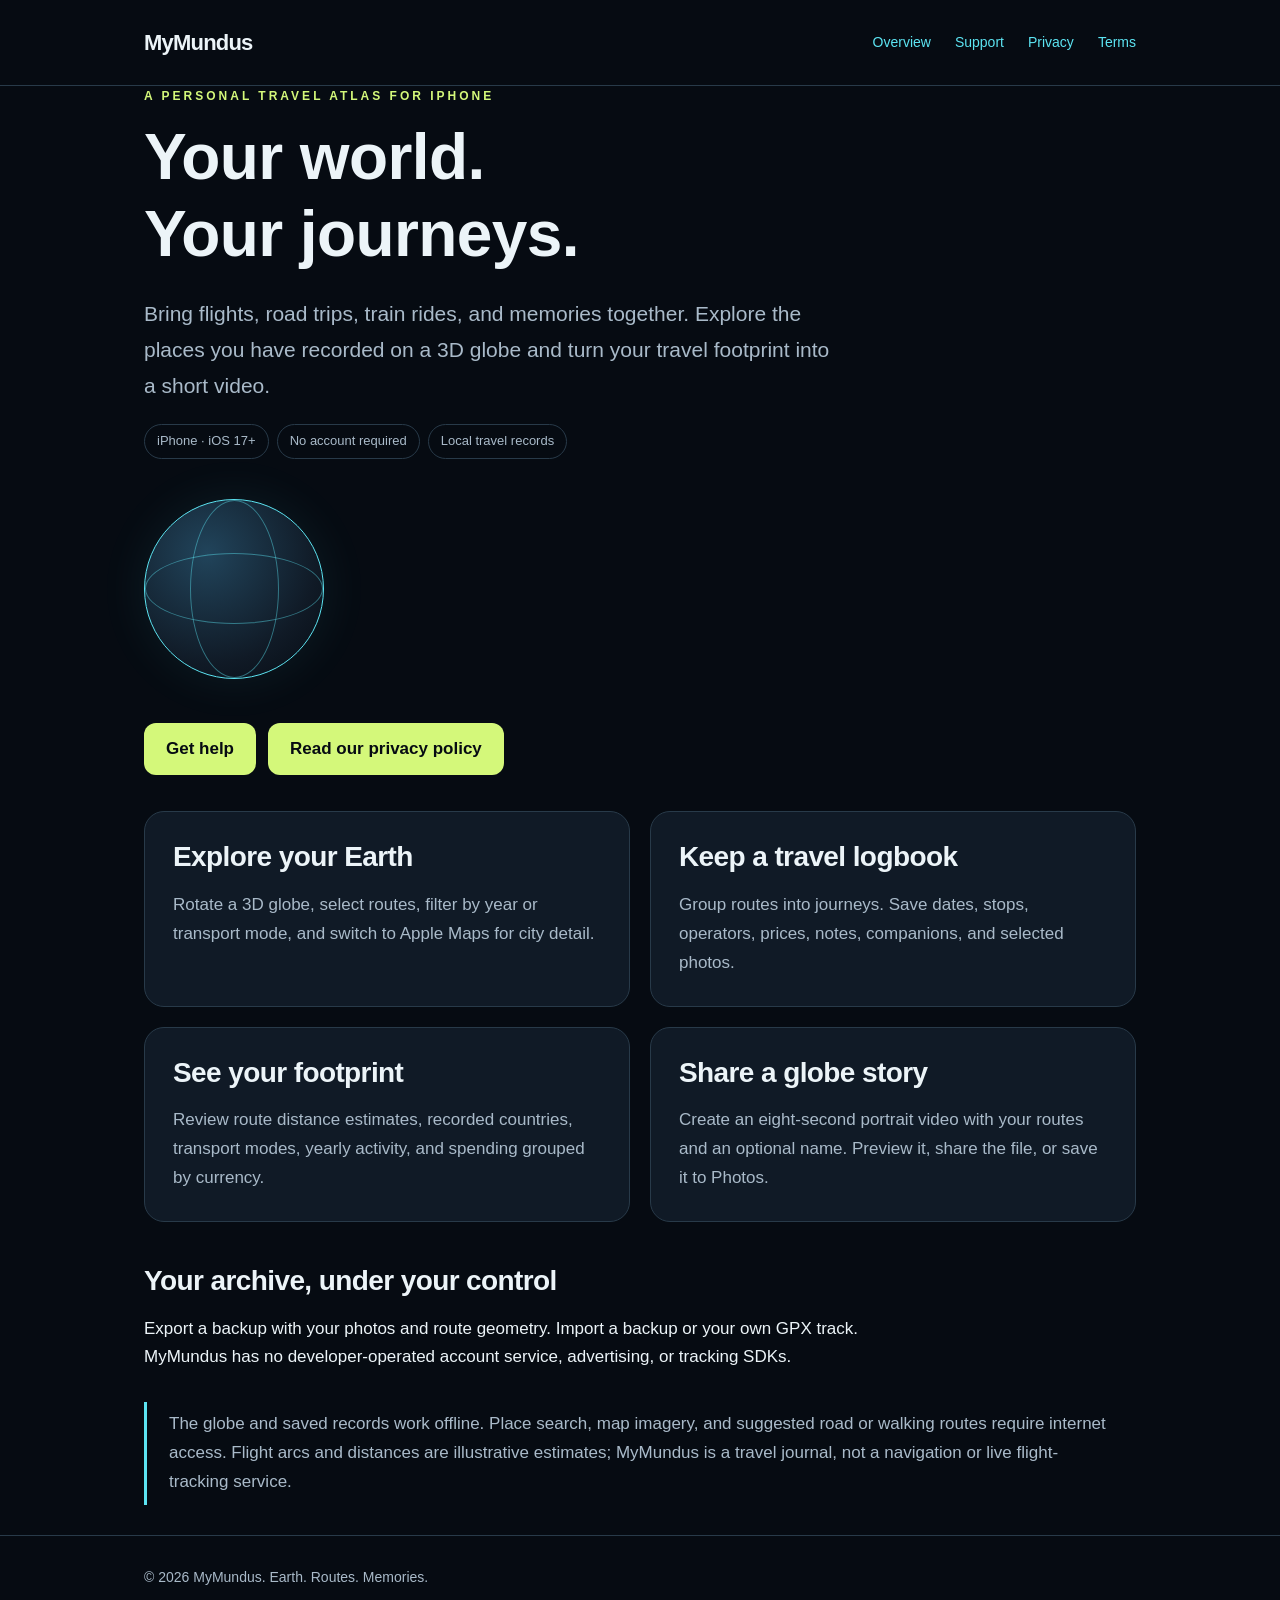
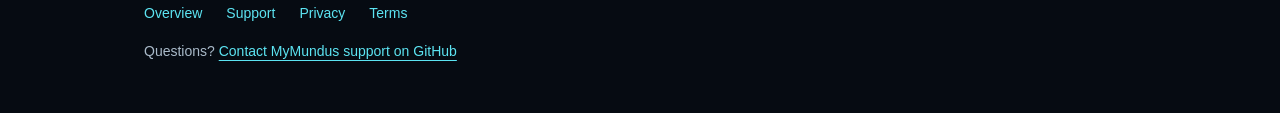
==== mymundus/index.html @ 61f6d3e0 "Add MyMundus overview, privacy, support, and usage pages" ====
<!DOCTYPE html>
<html lang="en"><head><meta charset="utf-8"><meta name="viewport" content="width=device-width, initial-scale=1"><title>Your world, remembered · MyMundus</title><meta name="description" content="A personal travel atlas for iPhone. Record journeys, explore your routes on a globe, and share your travel footprint."><meta name="theme-color" content="#060b12"><link rel="stylesheet" href="style.css"><link rel="canonical" href="https://klysown.github.io/mylife/mymundus/index.html"></head>
<body><a class="skip" href="#main">Skip to content</a><header><div class="wrap"><a class="brand" href="index.html">MyMundus</a><nav aria-label="Main navigation"><a href="index.html">Overview</a><a href="support.html">Support</a><a href="privacy.html">Privacy</a><a href="terms.html">Terms</a></nav></div></header><main id="main" class="wrap "><div class="eyebrow">A personal travel atlas for iPhone</div><h1>Your world.<br>Your journeys.</h1><p class="intro">Bring flights, road trips, train rides, and memories together. Explore the places you have recorded on a 3D globe and turn your travel footprint into a short video.</p><span class="pill">iPhone · iOS 17+</span><span class="pill">No account required</span><span class="pill">Local travel records</span><div class="globe" aria-hidden="true"></div><a class="button" href="support.html">Get help</a><a class="button" href="privacy.html">Read our privacy policy</a><div class="grid"><section class="card"><h2 style="margin-top:0">Explore your Earth</h2><p>Rotate a 3D globe, select routes, filter by year or transport mode, and switch to Apple Maps for city detail.</p></section><section class="card"><h2 style="margin-top:0">Keep a travel logbook</h2><p>Group routes into journeys. Save dates, stops, operators, prices, notes, companions, and selected photos.</p></section><section class="card"><h2 style="margin-top:0">See your footprint</h2><p>Review route distance estimates, recorded countries, transport modes, yearly activity, and spending grouped by currency.</p></section><section class="card"><h2 style="margin-top:0">Share a globe story</h2><p>Create an eight-second portrait video with your routes and an optional name. Preview it, share the file, or save it to Photos.</p></section></div><h2>Your archive, under your control</h2><p>Export a backup with your photos and route geometry. Import a backup or your own GPX track. MyMundus has no developer-operated account service, advertising, or tracking SDKs.</p><div class="notice">The globe and saved records work offline. Place search, map imagery, and suggested road or walking routes require internet access. Flight arcs and distances are illustrative estimates; MyMundus is a travel journal, not a navigation or live flight-tracking service.</div></main><footer><div class="wrap">© 2026 MyMundus. Earth. Routes. Memories.<nav aria-label="Main navigation"><a href="index.html">Overview</a><a href="support.html">Support</a><a href="privacy.html">Privacy</a><a href="terms.html">Terms</a></nav><p>Questions? <a href="https://github.com/klysown/mylife/issues/new?title=MyMundus%20support">Contact MyMundus support on GitHub</a></p></div></footer></body></html>
---- mymundus/style.css ----
*{box-sizing:border-box}html{color-scheme:dark;scroll-behavior:smooth}body{margin:0;background:#060b12;color:#ecf4f8;font:17px/1.7 -apple-system,BlinkMacSystemFont,"Segoe UI",sans-serif}a{color:#5ce4f2;text-underline-offset:4px}a:hover{color:#d4f87a}a:focus-visible,summary:focus-visible{outline:3px solid #d4f87a;outline-offset:5px;border-radius:3px}.wrap{max-width:1040px;margin:auto;padding:0 24px}header{border-bottom:1px solid #283a49}header .wrap{display:flex;align-items:center;justify-content:space-between;gap:24px;padding-top:24px;padding-bottom:24px}.brand{font-size:22px;color:#ecf4f8;font-weight:700;text-decoration:none;letter-spacing:-.8px}nav{display:flex;flex-wrap:wrap;gap:12px 24px;font-size:14px}nav a{text-decoration:none}.skip{position:absolute;top:-100px;left:20px;background:#101a26;padding:10px;z-index:5}.skip:focus{top:5px}main{padding-top:64px;padding-bottom:64px}h1,h2,h3{line-height:1.2;letter-spacing:-.6px}h1{font-size:clamp(36px,6vw,64px);margin:12px 0 24px;max-width:800px}h2{font-size:28px;margin:42px 0 16px}h3{font-size:21px;margin:0 0 12px}p,li{max-width:780px}.eyebrow{color:#d4f87a;text-transform:uppercase;letter-spacing:3px;font-size:12px;font-weight:700}.intro{font-size:21px;color:#a9bac9;max-width:690px}.muted{color:#a9bac9}.grid{display:grid;grid-template-columns:repeat(2,minmax(0,1fr));gap:20px;margin:36px 0}.card{padding:28px;background:#101a26;border:1px solid #283a49;border-radius:20px}.card p{margin-bottom:0;color:#a9bac9}.pill{display:inline-block;padding:5px 12px;border:1px solid #283a49;border-radius:40px;font-size:13px;margin:0 8px 8px 0;color:#a9bac9}.button{display:inline-block;background:#d4f87a;color:#060b12;text-decoration:none;font-weight:650;padding:12px 22px;border-radius:12px;margin:12px 12px 0 0}.button:hover{background:#ecf4f8;color:#060b12}.notice{border-left:3px solid #5ce4f2;padding:8px 22px;margin:30px 0;color:#a9bac9}.legal{max-width:820px}.legal h1{font-size:46px}.legal h2{font-size:24px}.legal p,.legal li{color:#b9c8d5}.updated{font-size:14px;color:#a9bac9}details{padding:22px 0;border-bottom:1px solid #283a49}summary{font-size:19px;font-weight:650;cursor:pointer}details p{margin-bottom:0;color:#b9c8d5}.steps li{padding:5px 0}footer{border-top:1px solid #283a49;font-size:14px;color:#a9bac9}footer .wrap{padding-top:30px;padding-bottom:36px}footer nav{margin-top:12px}.globe{width:180px;height:180px;border:1px solid #5ce4f2;border-radius:50%;position:relative;margin:32px 0;background:radial-gradient(circle at 35% 30%,#21445b,#101a26 65%,#060b12);box-shadow:0 0 50px #5ce4f215}.globe:before{content:"";position:absolute;inset:0 25%;border:1px solid #5ce4f270;border-radius:50%}.globe:after{content:"";position:absolute;inset:30% 0;border:1px solid #5ce4f270;border-radius:50%}@media(max-width:600px){header .wrap{align-items:flex-start;flex-direction:column;gap:14px}main{padding-top:40px}.grid{grid-template-columns:1fr}.card{padding:23px}.legal h1{font-size:36px}}@media(prefers-reduced-motion:reduce){html{scroll-behavior:auto}}
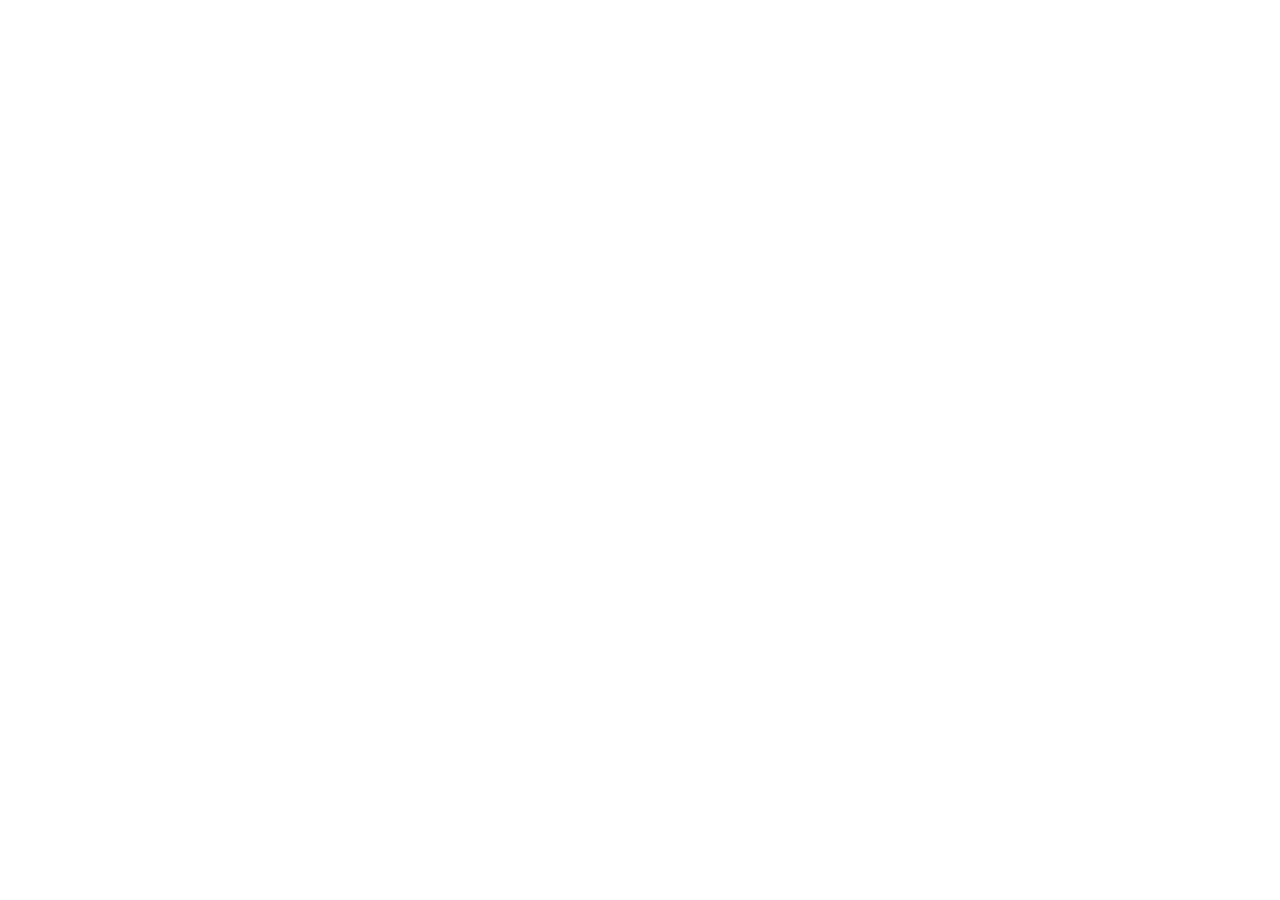
==== commit aa731c2f: "Redirect former MyMundus pages to its dedicated website" ====
--- a/mymundus/index.html
+++ b/mymundus/index.html
@@ -1,3 +1 @@
-<!DOCTYPE html>
-<html lang="en"><head><meta charset="utf-8"><meta name="viewport" content="width=device-width, initial-scale=1"><title>Your world, remembered · MyMundus</title><meta name="description" content="A personal travel atlas for iPhone. Record journeys, explore your routes on a globe, and share your travel footprint."><meta name="theme-color" content="#060b12"><link rel="stylesheet" href="style.css"><link rel="canonical" href="https://klysown.github.io/mylife/mymundus/index.html"></head>
-<body><a class="skip" href="#main">Skip to content</a><header><div class="wrap"><a class="brand" href="index.html">MyMundus</a><nav aria-label="Main navigation"><a href="index.html">Overview</a><a href="support.html">Support</a><a href="privacy.html">Privacy</a><a href="terms.html">Terms</a></nav></div></header><main id="main" class="wrap "><div class="eyebrow">A personal travel atlas for iPhone</div><h1>Your world.<br>Your journeys.</h1><p class="intro">Bring flights, road trips, train rides, and memories together. Explore the places you have recorded on a 3D globe and turn your travel footprint into a short video.</p><span class="pill">iPhone · iOS 17+</span><span class="pill">No account required</span><span class="pill">Local travel records</span><div class="globe" aria-hidden="true"></div><a class="button" href="support.html">Get help</a><a class="button" href="privacy.html">Read our privacy policy</a><div class="grid"><section class="card"><h2 style="margin-top:0">Explore your Earth</h2><p>Rotate a 3D globe, select routes, filter by year or transport mode, and switch to Apple Maps for city detail.</p></section><section class="card"><h2 style="margin-top:0">Keep a travel logbook</h2><p>Group routes into journeys. Save dates, stops, operators, prices, notes, companions, and selected photos.</p></section><section class="card"><h2 style="margin-top:0">See your footprint</h2><p>Review route distance estimates, recorded countries, transport modes, yearly activity, and spending grouped by currency.</p></section><section class="card"><h2 style="margin-top:0">Share a globe story</h2><p>Create an eight-second portrait video with your routes and an optional name. Preview it, share the file, or save it to Photos.</p></section></div><h2>Your archive, under your control</h2><p>Export a backup with your photos and route geometry. Import a backup or your own GPX track. MyMundus has no developer-operated account service, advertising, or tracking SDKs.</p><div class="notice">The globe and saved records work offline. Place search, map imagery, and suggested road or walking routes require internet access. Flight arcs and distances are illustrative estimates; MyMundus is a travel journal, not a navigation or live flight-tracking service.</div></main><footer><div class="wrap">© 2026 MyMundus. Earth. Routes. Memories.<nav aria-label="Main navigation"><a href="index.html">Overview</a><a href="support.html">Support</a><a href="privacy.html">Privacy</a><a href="terms.html">Terms</a></nav><p>Questions? <a href="https://github.com/klysown/mylife/issues/new?title=MyMundus%20support">Contact MyMundus support on GitHub</a></p></div></footer></body></html>+<!DOCTYPE html><html lang="en"><head><meta charset="utf-8"><meta name="viewport" content="width=device-width, initial-scale=1"><title>MyMundus has moved</title><meta http-equiv="refresh" content="0; url=https://klysown.github.io/MyMundus/"><link rel="canonical" href="https://klysown.github.io/MyMundus/"></head><body><main><h1>MyMundus has moved</h1><p><a href="https://klysown.github.io/MyMundus/">Continue to the MyMundus website</a>.</p></main></body></html>
